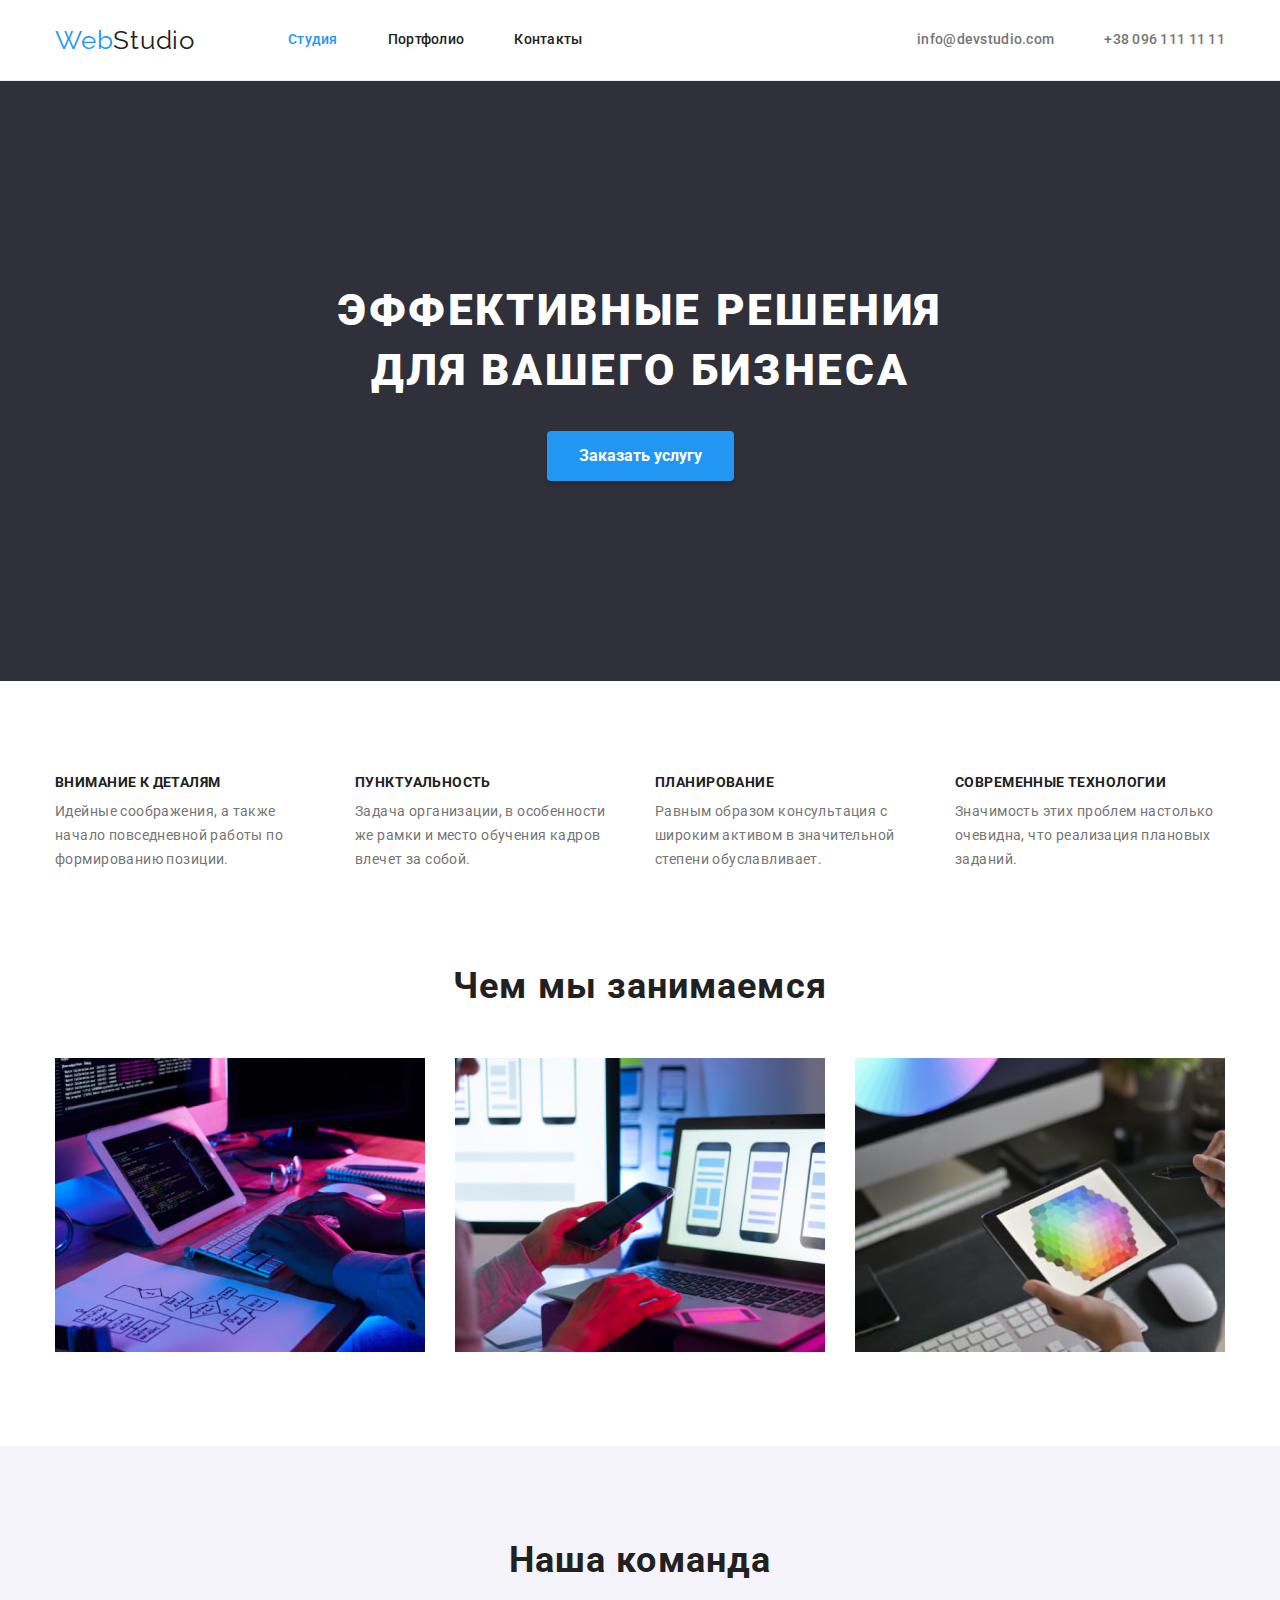
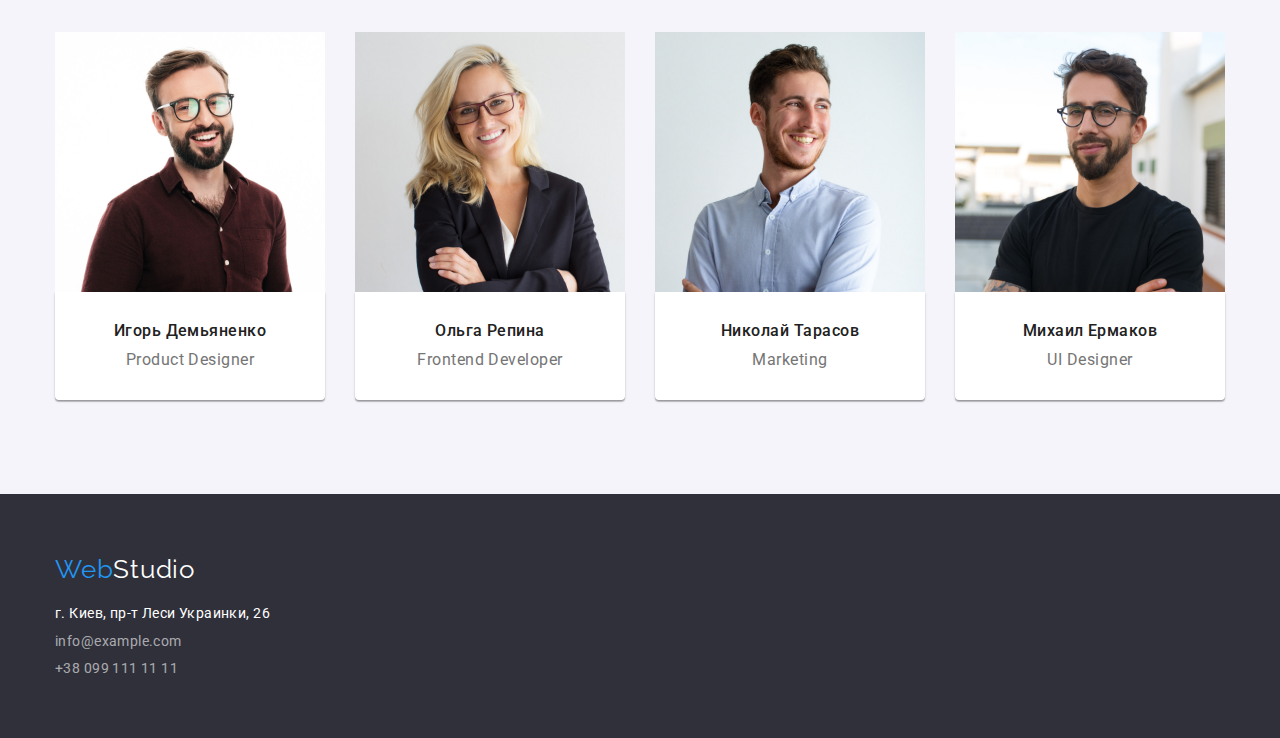
==== index.html @ 6b931e96 "added files" ====
<!DOCTYPE html>
<html lang="ru">
  <head>
    <meta charset="UTF-8" />
    <meta http-equiv="X-UA-Compatible" content="IE=edge" />
    <meta name="viewport" content="width=device-width, initial-scale=1.0" />
    <title>Студия</title>
    <link
      rel="stylesheet"
      href="https://cdnjs.cloudflare.com/ajax/libs/modern-normalize/1.1.0/modern-normalize.min.css"
    />
    <link
      href="https://fonts.googleapis.com/css2?family=Raleway:wght@700&family=Roboto:wght@400;500;700;900&display=swap"
      rel="stylesheet"
    />
    <link rel="stylesheet" href="./css/styles.css" />
  </head>

  <body>
    <!--header-->

    <header class="header">
      <div class="container header-container">
        <nav class="nav">
          <a class="logo link header__logo" href="./index.html" lang="en"
            >Web<span class="logo--header">Studio</span></a
          >
          <ul class="nav__list list">
            <li class="nav__item">
              <a class="nav__link link current" href="./index.html">Студия</a>
            </li>
            <li class="nav__item">
              <a class="nav__link link" href="./portfolio.html">Портфолио</a>
            </li>
            <li class="nav__item">
              <a class="nav__link link" href="">Контакты</a>
            </li>
          </ul>
        </nav>
        <ul class="contacts__list list">
          <li class="contacts__item">
            <a class="contacts__link link" href="mailto:info@devstudio.com"
              >info@devstudio.com</a
            >
          </li>
          <li class="contacts__item">
            <a class="contacts__link link" href="tel:+380961111111"
              >+38 096 111 11 11</a
            >
          </li>
        </ul>
      </div>
    </header>

    <main>
      <!--Hero-->

      <section class="hero">
        <div class="container">
          <h1 class="hero__title">Эффективные решения для вашего бизнеса</h1>
          <button class="button" type="button">Заказать услугу</button>
        </div>
      </section>

      <!--benifits-->

      <section class="benifits section">
        <div class="container">
          <h2 class="visually-hidden">Наши преимущества</h2>
          <ul class="benifits__list list">
            <li class="benifits__item">
              <h3 class="benifits__title">Внимание к деталям</h3>
              <p class="benifits__text">
                Идейные соображения, а также начало повседневной работы по
                формированию позиции.
              </p>
            </li>
            <li class="benifits__item">
              <h3 class="benifits__title">Пунктуальность</h3>
              <p class="benifits__text">
                Задача организации, в особенности же рамки и место обучения
                кадров влечет за собой.
              </p>
            </li>
            <li class="benifits__item">
              <h3 class="benifits__title">Планирование</h3>
              <p class="benifits__text">
                Равным образом консультация с широким активом в значительной
                степени обуславливает.
              </p>
            </li>
            <li class="benifits__item">
              <h3 class="benifits__title">Современные технологии</h3>
              <p class="benifits__text">
                Значимость этих проблем настолько очевидна, что реализация
                плановых заданий.
              </p>
            </li>
          </ul>
        </div>
      </section>

      <!--services-->

      <section class="section">
        <div class="container">
          <h2 class="section-title">Чем мы занимаемся</h2>
          <ul class="services list">
            <li class="services__item">
              <img
                src="./images/tasks/programmer.jpg"
                alt="Крупный план: работающий программист за столом"
                width="370"
                height="294"
              />
            </li>
            <li class="services__item">
              <img
                src="./images/tasks/uidesign.jpg"
                alt="Крупный план: дизайнер разрабатывает различный дизайн веб-интерфейса"
                width="370"
                height="294"
              />
            </li>
            <li class="services__item">
              <img
                src="./images/tasks/graphicdesign.jpg"
                alt="Крупный план: веб-дизайнер держит цветовую таблицу в руках"
                width="370"
                height="294"
              />
            </li>
          </ul>
        </div>
      </section>

      <!--team-->

      <section class="team-section section">
        <div class="container">
          <h2 class="section-title">Наша команда</h2>
          <ul class="team list">
            <li class="team__item">
              <img
                src="./images/team/igor-demjanenko.jpg"
                alt="Фото Игоря Демьяненко"
                width="270"
                height="260"
              />
              <div class="team__wrapper">
                <h3 class="team__name">Игорь Демьяненко</h3>
                <p class="team__prof" lang="en">Product Designer</p>
              </div>
            </li>
            <li class="team__item">
              <img
                src="./images/team/olga-repina.jpg"
                alt="Фото Ольги Репиной"
                width="270"
                height="260"
              />
              <div class="team__wrapper">
                <h3 class="team__name">Ольга Репина</h3>
                <p class="team__prof" lang="en">Frontend Developer</p>
              </div>
            </li>
            <li class="team__item">
              <img
                src="./images/team/nikolaj-tarasov.jpg"
                alt="Фото Николая Тарасова"
                width="270"
                height="260"
              />
              <div class="team__wrapper">
                <h3 class="team__name">Николай Тарасов</h3>
                <p class="team__prof" lang="en">Marketing</p>
              </div>
            </li>
            <li class="team__item">
              <img
                src="./images/team/michail-ermakov.jpg"
                alt="Фото Михаила Ермакова"
                width="270"
                height="260"
              />
              <div class="team__wrapper">
                <h3 class="team__name">Михаил Ермаков</h3>
                <p class="team__prof" lang="en">UI Designer</p>
              </div>
            </li>
          </ul>
        </div>
      </section>
    </main>

    <!--footer-->

    <footer class="footer">
      <div class="container">
        <a class="logo link footer__logo" href="./index.html" lang="en"
          >Web<span class="logo--footer">Studio</span></a
        >
        <address>
          <ul class="list">
            <li class="address__item">
              <a
                class="address__link address__link--geo link"
                href="https://goo.gl/maps/Uj1X8xoR8grp4Fqd6"
                target="_blank"
                rel="noopener noreferrer"
                >г. Киев, пр-т Леси Украинки, 26</a
              >
            </li>
            <li class="address__item">
              <a class="address__link link" href="mailto:info@example.com"
                >info@example.com</a
              >
            </li>
            <li class="address__item">
              <a class="address__link link" href="tel:+380991111111"
                >+38 099 111 11 11</a
              >
            </li>
          </ul>
        </address>
      </div>
    </footer>
  </body>
</html>
---- css/styles.css ----
:root {
  --primary-color: #ffffff;
  --primary-color-alpha: rgba(255, 255, 255, 0.6);
  --primary-text-color: #757575;
  --accent-color: #2196f3;
  --focus-accent-color: #188ce8;
  --title-color: #212121;
  --background-color-dark: #2f303a;
  --background-color-light: #f5f4fa;
  --line-color: #ececec;
  --card-color: #eeeeee;
}

body {
  background-color: var(--primary-color);
  color: var(--primary-text-color);
  font-family: Roboto, sans-serif;
}

h1,
h2,
h3,
p {
  margin-top: 0;
  margin-bottom: 0;
}

ul {
  margin-top: 0;
  margin-bottom: 0;
  padding-left: 0;
}

img {
  display: block;
}

button {
  cursor: pointer;
}

.list {
  list-style: none;
}

.link {
  text-decoration: none;
  color: inherit;
}

.visually-hidden {
  position: absolute;
  width: 1px;
  height: 1px;
  margin: -1px;
  border: 0;
  padding: 0;
  white-space: nowrap;
  clip-path: inset(100%);
  clip: rect(0 0 0 0);
  overflow: hidden;
}

.container {
  width: 1200px;
  padding-left: 15px;
  padding-right: 15px;
  margin-left: auto;
  margin-right: auto;
}

.section {
  padding-top: 94px;
  padding-bottom: 94px;
}

/*===header===*/
.header {
  border-bottom: 1px solid var(--line-color);
}

.header-container {
  display: flex;
  align-items: center;
  justify-content: space-between;
}

.nav {
  display: flex;
  align-items: center;
}

.nav__list {
  display: flex;
}

.logo {
  color: var(--accent-color);
  font-family: Raleway, sans-serif;
  font-size: 26px;
  line-height: 1.19;
  letter-spacing: 0.03em;
}

.logo--header {
  color: var(--title-color);
}

.header__logo {
  margin-right: 93px;
}

.nav__link {
  display: block;
  color: var(--title-color);
  font-weight: 500;
  font-size: 14px;
  line-height: 1.14;
  letter-spacing: 0.02em;
  padding-top: 32px;
  padding-bottom: 32px;
}

.nav__item:not(:last-child) {
  margin-right: 50px;
}

.nav__link:hover,
.nav__link:focus {
  color: var(--accent-color);
}

.nav__link.current {
  color: var(--accent-color);
}

.contacts__list {
  display: flex;
}

.contacts__item:not(:last-child) {
  margin-right: 50px;
}

.contacts__link {
  display: block;
  font-weight: 500;
  font-size: 14px;
  line-height: 1.14;
  letter-spacing: 0.02em;
  padding-top: 32px;
  padding-bottom: 32px;
}

.contacts__link:hover,
.contacts__link:focus {
  color: var(--accent-color);
}

/*===index-main===*/

/*===hero===*/

.hero {
  background-color: var(--background-color-dark);
  padding-top: 200px;
  padding-bottom: 200px;
  text-align: center;
}

.hero__title {
  font-weight: 900;
  font-size: 44px;
  line-height: 1.36;
  text-align: center;
  letter-spacing: 0.06em;
  text-transform: uppercase;
  color: var(--primary-color);
  margin: 0 auto 30px;
  max-width: 696px;
}

.button {
  display: inline-block;
  font-family: inherit;
  font-weight: 700;
  font-size: 16px;
  line-height: 1.87;
  color: var(--primary-color);
  background-color: var(--accent-color);
  padding: 10px 32px;
  box-shadow: 0px 4px 4px rgba(0, 0, 0, 0.15);
  border-radius: 4px;
  border: none;
}

.button:hover,
.button:focus {
  background-color: var(--focus-accent-color);
}

/*===benifits===*/

.benifits.section {
  padding-bottom: 0;
}

.benifits__list {
  display: flex;
}

.benifits__item {
  max-width: 270px;
}

.benifits__item:not(:last-child) {
  margin-right: 30px;
}

.benifits__title {
  color: var(--title-color);
  font-weight: 700;
  font-size: 14px;
  line-height: 1.14;
  letter-spacing: 0.03em;
  text-transform: uppercase;
  margin-bottom: 10px;
}

.benifits__text {
  font-size: 14px;
  line-height: 1.71;
  letter-spacing: 0.03em;
}

.section-title {
  color: var(--title-color);
  font-weight: 700;
  font-size: 36px;
  line-height: 1.16;
  text-align: center;
  letter-spacing: 0.03em;
  margin-bottom: 50px;
}

/*===services===*/

.services {
  display: flex;
}

.services__item:not(:last-child) {
  margin-right: 30px;
}

/*===team===*/

.team-section {
  background-color: var(--background-color-light);
}

.team {
  display: flex;
}

.team__item {
  text-align: center;
}

.team__item:not(:last-child) {
  margin-right: 30px;
}

.team__wrapper {
  background-color: var(--primary-color);
  padding: 30px 20px;
  box-shadow: 0px 1px 3px rgba(0, 0, 0, 0.12), 0px 1px 1px rgba(0, 0, 0, 0.14),
    0px 2px 1px rgba(0, 0, 0, 0.2);
  border-radius: 0px 0px 4px 4px;
}
.team__name {
  color: var(--title-color);
  font-weight: 500;
  font-size: 16px;
  line-height: 1.18;
  letter-spacing: 0.03em;
  margin-bottom: 10px;
}

.team__prof {
  font-size: 16px;
  line-height: 1.18;
  letter-spacing: 0.03em;
}

/*===Portfolio-main===*/

.filter {
  display: flex;
  justify-content: center;
  margin-bottom: 50px;
}

.filter__item:not(:last-child) {
  margin-right: 8px;
}

.filter__button {
  font-family: inherit;
  color: var(--title-color);
  background-color: var(--background-color-light);
  font-weight: 500;
  font-size: 16px;
  line-height: 1.6;
  text-align: center;
  letter-spacing: 0.03em;
  display: inline-block;
  border: none;
  border-radius: 4px;
  padding: 6px 22px;
}

.filter__button:hover,
.filter__button:focus {
  color: var(--primary-color);
  background-color: var(--accent-color);
}

/*===projects===*/

.projects {
  display: flex;
  flex-wrap: wrap;
}

.projects__item {
  flex-basis: calc((100% - 90px)) / 3;
}

.projects__item:not(:nth-child(3n)) {
  margin-right: 30px;
}
.projects__item:not(:nth-last-child(-n + 3)) {
  margin-bottom: 30px;
}

.projects__wrapper {
  border: 1px solid var(--card-color);
  border-top: 0;
  padding: 20px 24px;
}

.projects__title {
  color: var(--title-color);
  font-weight: 700;
  font-size: 18px;
  line-height: 2;
  letter-spacing: 0.06em;
  margin-bottom: 4px;
}

.pojects__product {
  font-size: 16px;
  line-height: 1.87;
  letter-spacing: 0.03em;
}

/*===footer===*/

.footer {
  background-color: var(--background-color-dark);
  padding-top: 60px;
  padding-bottom: 60px;
}

.footer__logo {
  display: block;
  margin-bottom: 20px;
}

.logo--footer {
  color: var(--primary-color);
}
.address__item:not(:last-child) {
  margin-bottom: 9px;
}

.address__link {
  font-style: normal;
  font-weight: 400;
  font-size: 14px;
  line-height: 1, 71;
  letter-spacing: 0.03em;
  color: var(--primary-color-alpha);
}

.address__link:hover,
.address__link:focus {
  color: var(--accent-color);
}
.address__link--geo {
  color: var(--primary-color);
}
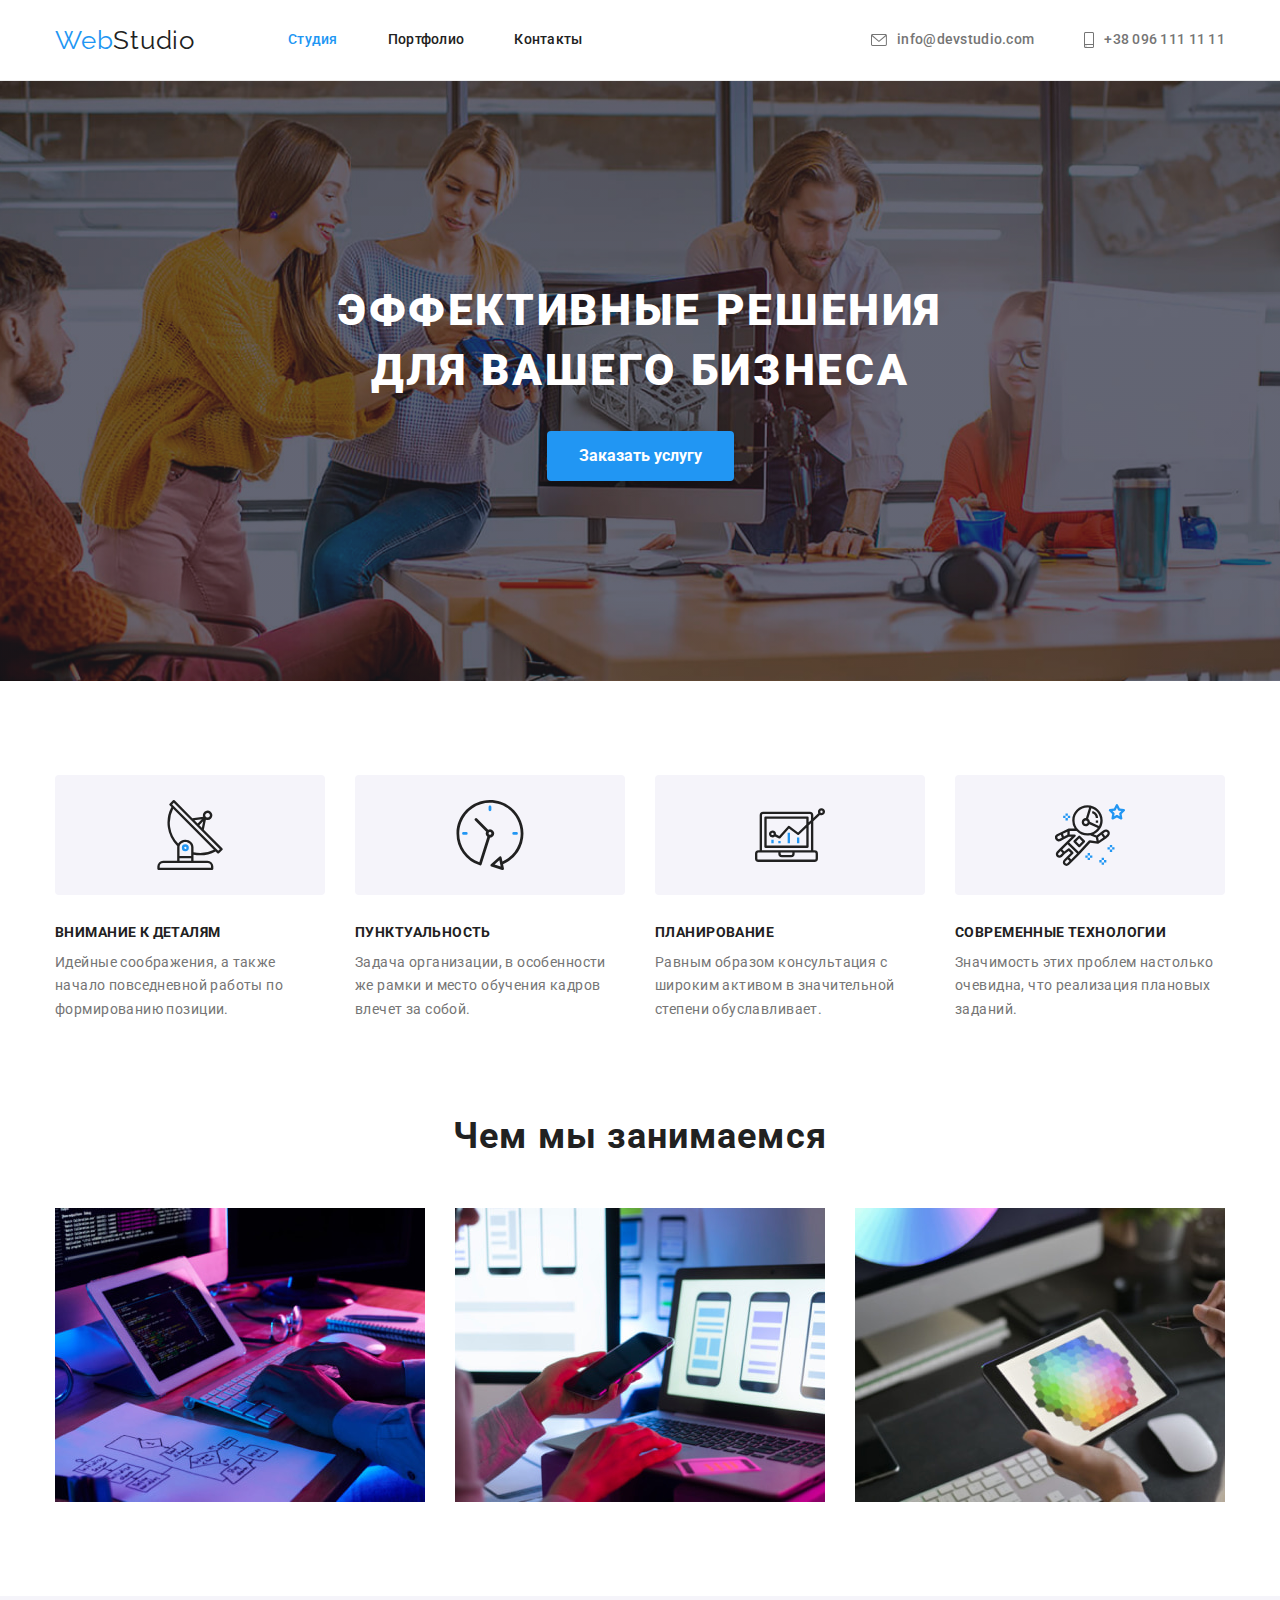
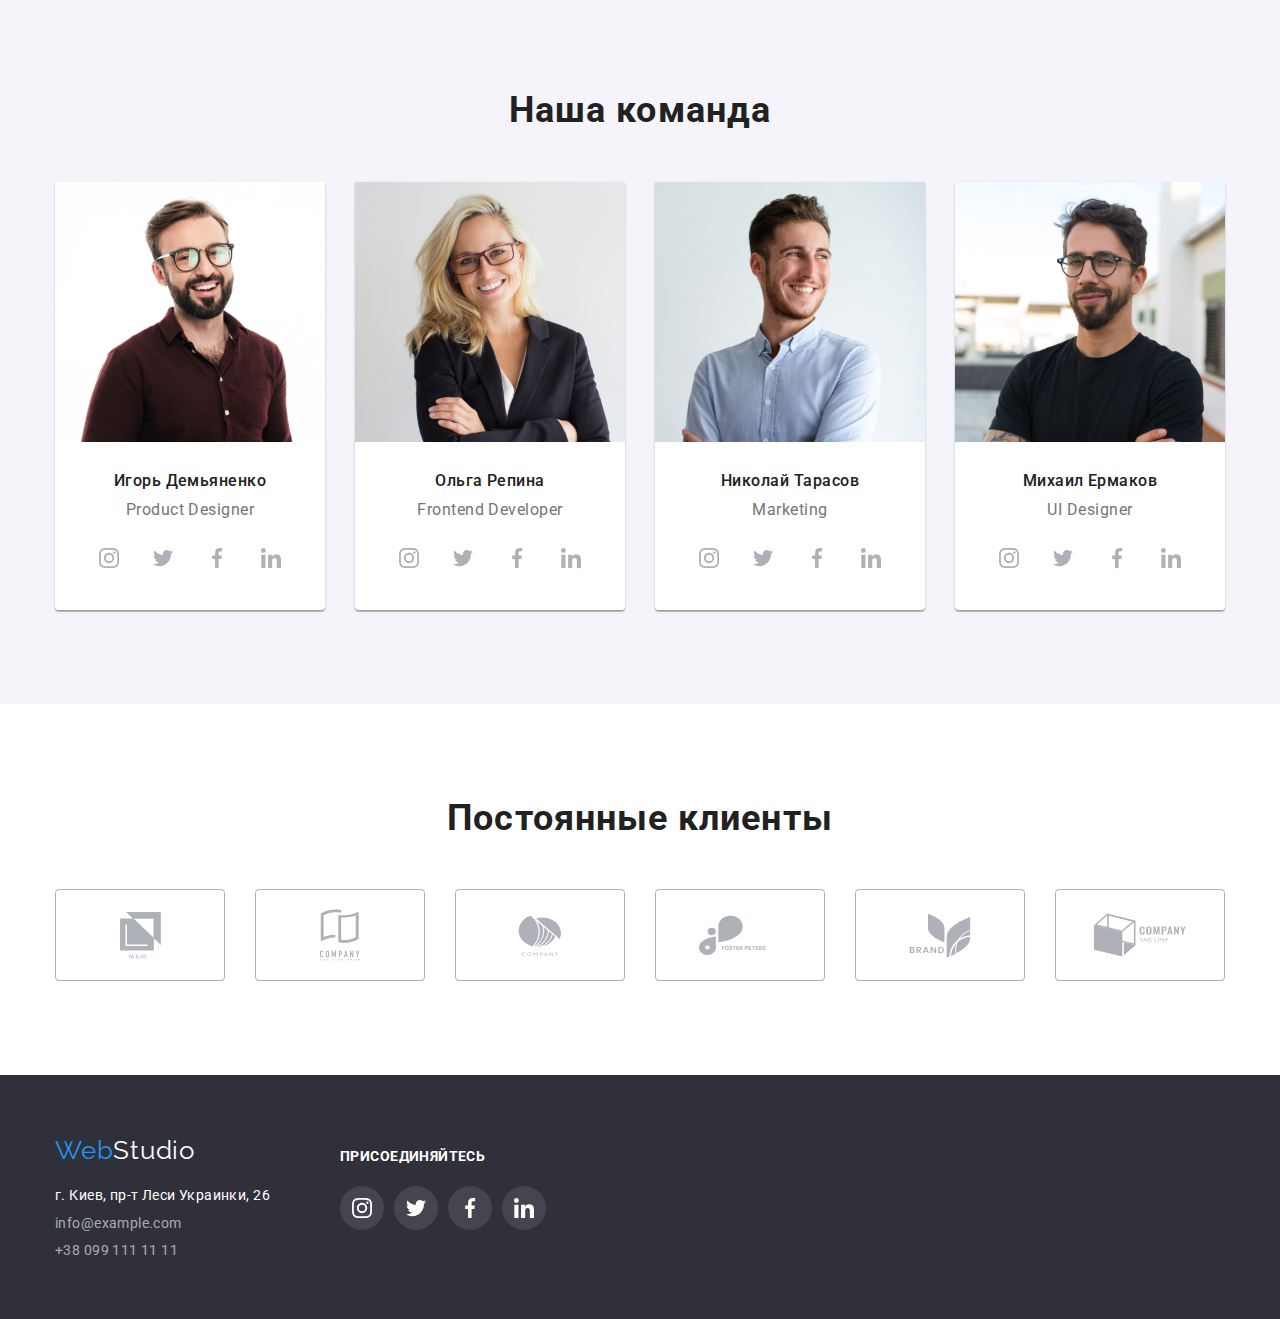
==== commit a6e187d7: "added icons background image" ====
--- a/index.html
+++ b/index.html
@@ -40,11 +40,15 @@
         <ul class="contacts__list list">
           <li class="contacts__item">
             <a class="contacts__link link" href="mailto:info@devstudio.com"
+              ><svg class="contacts__icon" width="16" height="12">
+                <use href="./images/icons.svg#envelope"></use></svg
               >info@devstudio.com</a
             >
           </li>
           <li class="contacts__item">
             <a class="contacts__link link" href="tel:+380961111111"
+              ><svg class="contacts__icon" width="10" height="16">
+                <use href="./images/icons.svg#smartphone"></use></svg
               >+38 096 111 11 11</a
             >
           </li>
@@ -69,6 +73,11 @@
           <h2 class="visually-hidden">Наши преимущества</h2>
           <ul class="benifits__list list">
             <li class="benifits__item">
+              <div class="benifits__thumb">
+                <svg class="benifits__icon" width="70" height="70">
+                  <use href="./images/icons.svg#antenna"></use>
+                </svg>
+              </div>
               <h3 class="benifits__title">Внимание к деталям</h3>
               <p class="benifits__text">
                 Идейные соображения, а также начало повседневной работы по
@@ -76,6 +85,11 @@
               </p>
             </li>
             <li class="benifits__item">
+              <div class="benifits__thumb">
+                <svg class="benifits__icon" width="70" height="70">
+                  <use href="./images/icons.svg#clock"></use>
+                </svg>
+              </div>
               <h3 class="benifits__title">Пунктуальность</h3>
               <p class="benifits__text">
                 Задача организации, в особенности же рамки и место обучения
@@ -83,6 +97,11 @@
               </p>
             </li>
             <li class="benifits__item">
+              <div class="benifits__thumb">
+                <svg class="benifits__icon" width="70" height="70">
+                  <use href="./images/icons.svg#diagram"></use>
+                </svg>
+              </div>
               <h3 class="benifits__title">Планирование</h3>
               <p class="benifits__text">
                 Равным образом консультация с широким активом в значительной
@@ -90,6 +109,11 @@
               </p>
             </li>
             <li class="benifits__item">
+              <div class="benifits__thumb">
+                <svg class="benifits__icon" width="70" height="70">
+                  <use href="./images/icons.svg#astronaut"></use>
+                </svg>
+              </div>
               <h3 class="benifits__title">Современные технологии</h3>
               <p class="benifits__text">
                 Значимость этих проблем настолько очевидна, что реализация
@@ -150,6 +174,36 @@
               <div class="team__wrapper">
                 <h3 class="team__name">Игорь Демьяненко</h3>
                 <p class="team__prof" lang="en">Product Designer</p>
+                <ul class="team__social-list list">
+                  <li class="team__social-item">
+                    <a class="team__social-link" aria-label="Instagram" href="">
+                      <svg class="team__social-icon" width="20" height="20">
+                        <use href="./images/icons.svg#instagram"></use>
+                      </svg>
+                    </a>
+                  </li>
+                  <li class="team__social-item">
+                    <a class="team__social-link" aria-label="Twitter" href="">
+                      <svg class="team__social-icon" width="20" height="20">
+                        <use href="./images/icons.svg#twitter"></use>
+                      </svg>
+                    </a>
+                  </li>
+                  <li class="team__social-item">
+                    <a class="team__social-link" aria-label="Facebook" href="">
+                      <svg class="team__social-icon" width="20" height="20">
+                        <use href="./images/icons.svg#facebook"></use>
+                      </svg>
+                    </a>
+                  </li>
+                  <li class="team__social-item">
+                    <a class="team__social-link" aria-label="Linkedin" href="">
+                      <svg class="team__social-icon" width="20" height="20">
+                        <use href="./images/icons.svg#linkedin"></use>
+                      </svg>
+                    </a>
+                  </li>
+                </ul>
               </div>
             </li>
             <li class="team__item">
@@ -162,6 +216,36 @@
               <div class="team__wrapper">
                 <h3 class="team__name">Ольга Репина</h3>
                 <p class="team__prof" lang="en">Frontend Developer</p>
+                <ul class="team__social-list list">
+                  <li class="team__social-item">
+                    <a class="team__social-link" aria-label="Instagram" href="">
+                      <svg class="team__social-icon" width="20" height="20">
+                        <use href="./images/icons.svg#instagram"></use>
+                      </svg>
+                    </a>
+                  </li>
+                  <li class="team__social-item">
+                    <a class="team__social-link" aria-label="Twitter" href="">
+                      <svg class="team__social-icon" width="20" height="20">
+                        <use href="./images/icons.svg#twitter"></use>
+                      </svg>
+                    </a>
+                  </li>
+                  <li class="team__social-item">
+                    <a class="team__social-link" aria-label="Facebook" href="">
+                      <svg class="team__social-icon" width="20" height="20">
+                        <use href="./images/icons.svg#facebook"></use>
+                      </svg>
+                    </a>
+                  </li>
+                  <li class="team__social-item">
+                    <a class="team__social-link" aria-label="Linkedin" href="">
+                      <svg class="team__social-icon" width="20" height="20">
+                        <use href="./images/icons.svg#linkedin"></use>
+                      </svg>
+                    </a>
+                  </li>
+                </ul>
               </div>
             </li>
             <li class="team__item">
@@ -174,6 +258,36 @@
               <div class="team__wrapper">
                 <h3 class="team__name">Николай Тарасов</h3>
                 <p class="team__prof" lang="en">Marketing</p>
+                <ul class="team__social-list list">
+                  <li class="team__social-item">
+                    <a class="team__social-link" aria-label="Instagram" href="">
+                      <svg class="team__social-icon" width="20" height="20">
+                        <use href="./images/icons.svg#instagram"></use>
+                      </svg>
+                    </a>
+                  </li>
+                  <li class="team__social-item">
+                    <a class="team__social-link" aria-label="Twitter" href="">
+                      <svg class="team__social-icon" width="20" height="20">
+                        <use href="./images/icons.svg#twitter"></use>
+                      </svg>
+                    </a>
+                  </li>
+                  <li class="team__social-item">
+                    <a class="team__social-link" aria-label="Facebook" href="">
+                      <svg class="team__social-icon" width="20" height="20">
+                        <use href="./images/icons.svg#facebook"></use>
+                      </svg>
+                    </a>
+                  </li>
+                  <li class="team__social-item">
+                    <a class="team__social-link" aria-label="Linkedin" href="">
+                      <svg class="team__social-icon" width="20" height="20">
+                        <use href="./images/icons.svg#linkedin"></use>
+                      </svg>
+                    </a>
+                  </li>
+                </ul>
               </div>
             </li>
             <li class="team__item">
@@ -186,7 +300,88 @@
               <div class="team__wrapper">
                 <h3 class="team__name">Михаил Ермаков</h3>
                 <p class="team__prof" lang="en">UI Designer</p>
-              </div>
+                <ul class="team__social-list list">
+                  <li class="team__social-item">
+                    <a class="team__social-link" aria-label="Instagram" href="">
+                      <svg class="team__social-icon" width="20" height="20">
+                        <use href="./images/icons.svg#instagram"></use>
+                      </svg>
+                    </a>
+                  </li>
+                  <li class="team__social-item">
+                    <a class="team__social-link" aria-label="Twitter" href="">
+                      <svg class="team__social-icon" width="20" height="20">
+                        <use href="./images/icons.svg#twitter"></use>
+                      </svg>
+                    </a>
+                  </li>
+                  <li class="team__social-item">
+                    <a class="team__social-link" aria-label="Facebook" href="">
+                      <svg class="team__social-icon" width="20" height="20">
+                        <use href="./images/icons.svg#facebook"></use>
+                      </svg>
+                    </a>
+                  </li>
+                  <li class="team__social-item">
+                    <a class="team__social-link" aria-label="Linkedin" href="">
+                      <svg class="team__social-icon" width="20" height="20">
+                        <use href="./images/icons.svg#linkedin"></use>
+                      </svg>
+                    </a>
+                  </li>
+                </ul>
+              </div>
+            </li>
+          </ul>
+        </div>
+      </section>
+
+      <!--clients-->
+      <section class="section">
+        <div class="container">
+          <h2 class="section-title">Постоянные клиенты</h2>
+          <ul class="clients__list list">
+            <li class="clients__item">
+              <a class="clients__link" aria-label="Client1" href="">
+                <svg class="clients__icon" width="41" height="46.7">
+                  <use href="./images/icons.svg#group1"></use>
+                </svg>
+              </a>
+            </li>
+            <li class="clients__item">
+              <a class="clients__link" aria-label="Client2" href="">
+                <svg class="clients__icon" width="40" height="52">
+                  <use href="./images/icons.svg#group2"></use>
+                </svg>
+              </a>
+            </li>
+            <li class="clients__item">
+              <a class="clients__link" aria-label="Client3" href="">
+                <svg class="clients__icon" width="43.46" height="41.18">
+                  <use href="./images/icons.svg#group3"></use>
+                </svg>
+              </a>
+            </li>
+            <li class="clients__item">
+              <a class="clients__link" aria-label="Client4" href="">
+                <svg class="clients__icon" width="84.44" height="40.62">
+                  <use href="./images/icons.svg#group4"></use>
+                </svg>
+              </a>
+            </li>
+            <li class="clients__item">
+              <a class="clients__link" aria-label="Client5" href="">
+                <svg class="clients__icon" width="62.54" height="45.43">
+                  <use href="./images/icons.svg#group5"></use>
+                </svg>
+              </a>
+            </li>
+            <li class="clients__item">
+              <a class="clients__link" aria-label="Client6" href="">
+                <svg class="clients__icon" width="93.79" height="43.93">
+                  <use href="./images/icons.svg#group6"></use>
+                </svg>
+              </a>
             </li>
           </ul>
         </div>
@@ -196,33 +391,68 @@
     <!--footer-->
 
     <footer class="footer">
-      <div class="container">
-        <a class="logo link footer__logo" href="./index.html" lang="en"
-          >Web<span class="logo--footer">Studio</span></a
-        >
-        <address>
-          <ul class="list">
-            <li class="address__item">
-              <a
-                class="address__link address__link--geo link"
-                href="https://goo.gl/maps/Uj1X8xoR8grp4Fqd6"
-                target="_blank"
-                rel="noopener noreferrer"
-                >г. Киев, пр-т Леси Украинки, 26</a
-              >
-            </li>
-            <li class="address__item">
-              <a class="address__link link" href="mailto:info@example.com"
-                >info@example.com</a
-              >
-            </li>
-            <li class="address__item">
-              <a class="address__link link" href="tel:+380991111111"
-                >+38 099 111 11 11</a
-              >
-            </li>
-          </ul>
-        </address>
+      <div class="container footer__wrapper">
+        <div>
+          <a class="logo link footer__logo" href="./index.html" lang="en"
+            >Web<span class="logo--footer">Studio</span></a
+          >
+          <address>
+            <ul class="list">
+              <li class="address__item">
+                <a
+                  class="address__link address__link--geo link"
+                  href="https://goo.gl/maps/Uj1X8xoR8grp4Fqd6"
+                  target="_blank"
+                  rel="noopener noreferrer"
+                  >г. Киев, пр-т Леси Украинки, 26</a
+                >
+              </li>
+              <li class="address__item">
+                <a class="address__link link" href="mailto:info@example.com"
+                  >info@example.com</a
+                >
+              </li>
+              <li class="address__item">
+                <a class="address__link link" href="tel:+380991111111"
+                  >+38 099 111 11 11</a
+                >
+              </li>
+            </ul>
+          </address>
+        </div>
+        <div class="follow__wrapper">
+          <strong class="follow__title">ПРИСОЕДИНЯЙТЕСЬ</strong>
+          <ul class="follow__list list">
+            <li class="follow__item">
+              <a class="follow__link" aria-label="Instagram" href="">
+                <svg class="follow__icon" width="20" height="20">
+                  <use href="./images/icons.svg#instagram"></use>
+                </svg>
+              </a>
+            </li>
+            <li class="follow__item">
+              <a class="follow__link" aria-label="Twitter" href="">
+                <svg class="follow__icon" width="20" height="20">
+                  <use href="./images/icons.svg#twitter"></use>
+                </svg>
+              </a>
+            </li>
+            <li class="follow__item">
+              <a class="follow__link" aria-label="Facebook" href="">
+                <svg class="follow__icon" width="20" height="20">
+                  <use href="./images/icons.svg#facebook"></use>
+                </svg>
+              </a>
+            </li>
+            <li class="follow__item">
+              <a class="follow__link" aria-label="Linkedin" href="">
+                <svg class="follow__icon" width="20" height="20">
+                  <use href="./images/icons.svg#linkedin"></use>
+                </svg>
+              </a>
+            </li>
+          </ul>
+        </div>
       </div>
     </footer>
   </body>
--- a/css/styles.css
+++ b/css/styles.css
@@ -9,6 +9,8 @@
   --background-color-light: #f5f4fa;
   --line-color: #ececec;
   --card-color: #eeeeee;
+  --background-hero: #c4c4c4;
+  --icon-color: #afb1b8;
 }
 
 body {
@@ -134,6 +136,10 @@
   color: var(--accent-color);
 }
 
+.contacts__icon {
+  fill: currentColor;
+  margin-right: 10px;
+}
 .contacts__list {
   display: flex;
 }
@@ -143,7 +149,8 @@
 }
 
 .contacts__link {
-  display: block;
+  display: flex;
+  align-items: center;
   font-weight: 500;
   font-size: 14px;
   line-height: 1.14;
@@ -162,10 +169,20 @@
 /*===hero===*/
 
 .hero {
-  background-color: var(--background-color-dark);
+  background-color: var(--background-hero);
   padding-top: 200px;
   padding-bottom: 200px;
   text-align: center;
+  background-image: linear-gradient(
+      rgba(47, 48, 58, 0.4),
+      rgba(47, 48, 58, 0.4)
+    ),
+    url(../images/background/hero.jpg);
+  background-repeat: no-repeat;
+  max-width: 1600px;
+  background-position: center;
+  background-size: cover;
+  margin: 0 auto;
 }
 
 .hero__title {
@@ -217,6 +234,17 @@
   margin-right: 30px;
 }
 
+.benifits__thumb {
+  width: 270px;
+  height: 120px;
+  background-color: var(--background-color-light);
+  border-radius: 4px;
+  margin-bottom: 30px;
+  display: flex;
+  justify-content: center;
+  align-items: center;
+}
+
 .benifits__title {
   color: var(--title-color);
   font-weight: 700;
@@ -265,6 +293,9 @@
 
 .team__item {
   text-align: center;
+  box-shadow: 0px 1px 3px rgba(0, 0, 0, 0.12), 0px 1px 1px rgba(0, 0, 0, 0.14),
+    0px 2px 1px rgba(0, 0, 0, 0.2);
+  border-radius: 0px 0px 4px 4px;
 }
 
 .team__item:not(:last-child) {
@@ -274,8 +305,6 @@
 .team__wrapper {
   background-color: var(--primary-color);
   padding: 30px 20px;
-  box-shadow: 0px 1px 3px rgba(0, 0, 0, 0.12), 0px 1px 1px rgba(0, 0, 0, 0.14),
-    0px 2px 1px rgba(0, 0, 0, 0.2);
   border-radius: 0px 0px 4px 4px;
 }
 .team__name {
@@ -291,6 +320,66 @@
   font-size: 16px;
   line-height: 1.18;
   letter-spacing: 0.03em;
+}
+
+.team__social-list {
+  display: flex;
+  justify-content: center;
+  margin-top: 16px;
+}
+
+.team__social-link {
+  display: flex;
+  justify-content: center;
+  align-items: center;
+  width: 44px;
+  height: 44px;
+  color: var(--icon-color);
+}
+.team__social-link:hover,
+.team__social-link:focus {
+  border-radius: 50%;
+  background-color: var(--accent-color);
+  color: var(--primary-color);
+}
+
+.team__social-item:not(:last-child) {
+  margin-right: 10px;
+}
+
+.team__social-icon {
+  fill: currentColor;
+}
+
+/*===Clients===*/
+
+.clients__list {
+  display: flex;
+}
+
+.clients__item:not(:last-child) {
+  margin-right: 30px;
+}
+
+.clients__link {
+  display: flex;
+  align-items: center;
+  justify-content: center;
+  width: 170px;
+  height: 92px;
+  border: 1px solid var(--icon-color);
+  border-radius: 4px;
+  color: var(--icon-color);
+}
+
+.clients__link:hover,
+.clients__link:focus {
+  color: var(--accent-color);
+  border-color: var(--accent-color);
+}
+
+.clients__icon {
+  fill: currentColor;
 }
 
 /*===Portfolio-main===*/
@@ -324,6 +413,8 @@
 .filter__button:focus {
   color: var(--primary-color);
   background-color: var(--accent-color);
+  box-shadow: 0px 3px 1px rgba(0, 0, 0, 0.1), 0px 1px 2px rgba(0, 0, 0, 0.08),
+    0px 2px 2px rgba(0, 0, 0, 0.12);
 }
 
 /*===projects===*/
@@ -342,6 +433,12 @@
 }
 .projects__item:not(:nth-last-child(-n + 3)) {
   margin-bottom: 30px;
+}
+
+.projects__item:hover,
+.projects__item:focus {
+  box-shadow: 0px 3px 1px rgba(0, 0, 0, 0.1), 0px 1px 2px rgba(0, 0, 0, 0.08),
+    0px 2px 2px rgba(0, 0, 0, 0.12);
 }
 
 .projects__wrapper {
@@ -373,6 +470,10 @@
   padding-bottom: 60px;
 }
 
+.footer__wrapper {
+  display: flex;
+}
+
 .footer__logo {
   display: block;
   margin-bottom: 20px;
@@ -401,3 +502,48 @@
 .address__link--geo {
   color: var(--primary-color);
 }
+
+.follow__wrapper {
+  margin-left: 70px;
+  margin-top: 12px;
+}
+
+.follow__title {
+  font-weight: 700;
+  font-size: 14px;
+  line-height: 1.14;
+  letter-spacing: 0.03em;
+  text-transform: uppercase;
+  color: var(--primary-color);
+}
+
+.follow__list {
+  display: flex;
+  margin-top: 20px;
+}
+
+.follow__item {
+}
+
+.follow__link {
+  display: flex;
+  align-items: center;
+  justify-content: center;
+  width: 44px;
+  height: 44px;
+  background-color: rgba(255, 255, 255, 0.1);
+  border-radius: 50%;
+  color: var(--primary-color);
+}
+.follow__link:hover,
+.follow__link:focus {
+  background-color: var(--accent-color);
+}
+
+.follow__item:not(:last-child) {
+  margin-right: 10px;
+}
+
+.follow__icon {
+  fill: currentColor;
+}
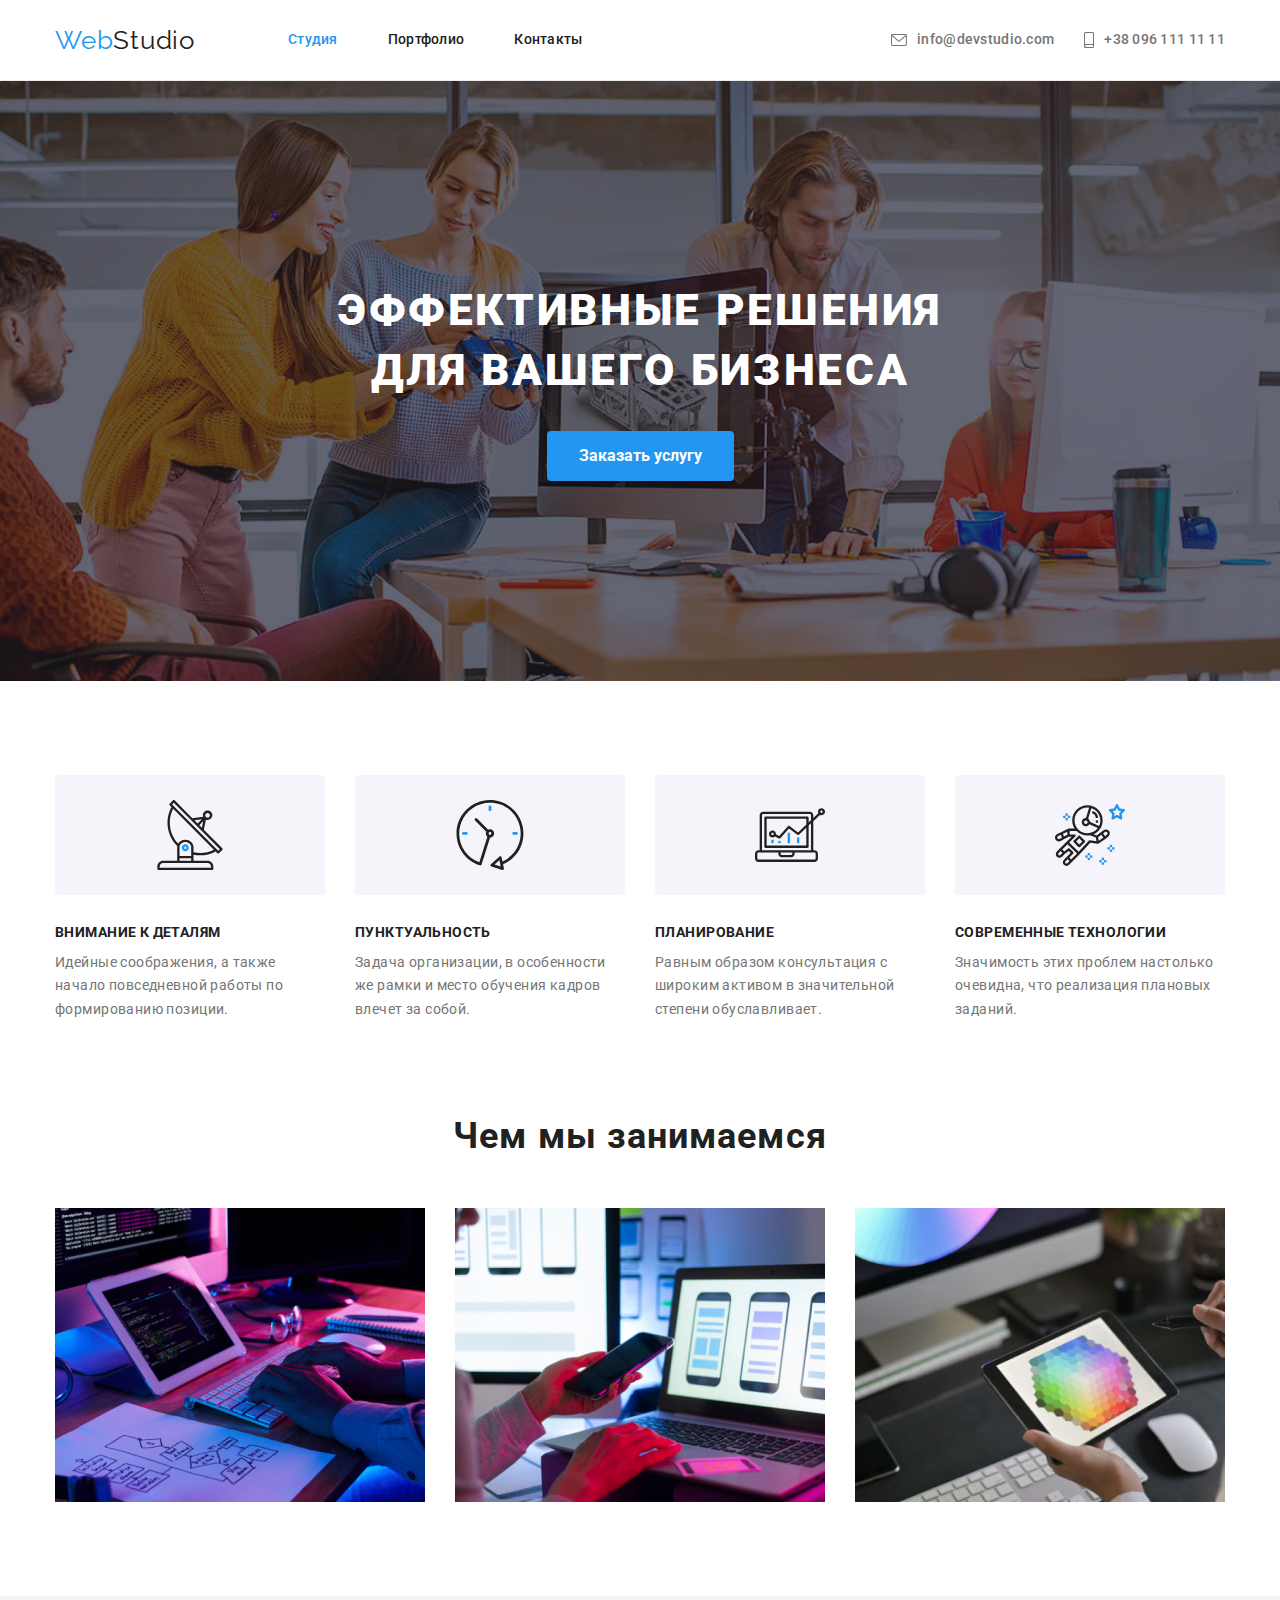
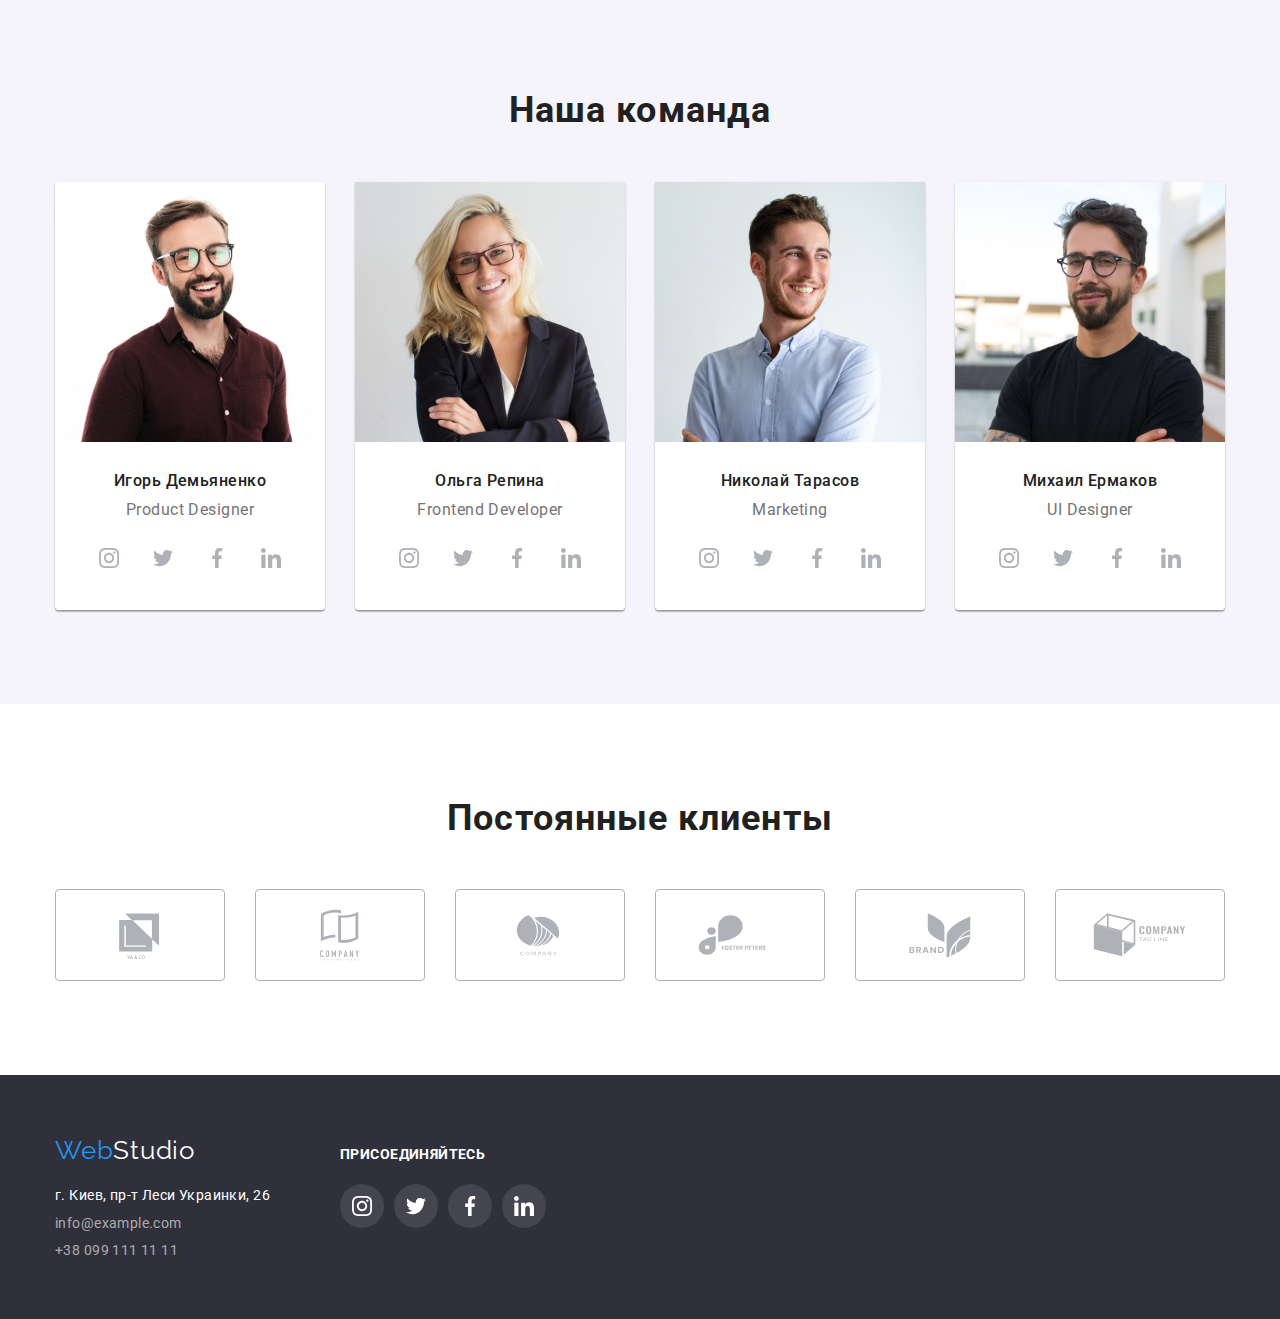
==== commit ca205df7: "update icons" ====
--- a/index.html
+++ b/index.html
@@ -343,42 +343,42 @@
           <ul class="clients__list list">
             <li class="clients__item">
               <a class="clients__link" aria-label="Client1" href="">
-                <svg class="clients__icon" width="41" height="46.7">
+                <svg class="clients__icon" width="106" height="60">
                   <use href="./images/icons.svg#group1"></use>
                 </svg>
               </a>
             </li>
             <li class="clients__item">
               <a class="clients__link" aria-label="Client2" href="">
-                <svg class="clients__icon" width="40" height="52">
+                <svg class="clients__icon" width="106" height="60">
                   <use href="./images/icons.svg#group2"></use>
                 </svg>
               </a>
             </li>
             <li class="clients__item">
               <a class="clients__link" aria-label="Client3" href="">
-                <svg class="clients__icon" width="43.46" height="41.18">
+                <svg class="clients__icon" width="106" height="60">
                   <use href="./images/icons.svg#group3"></use>
                 </svg>
               </a>
             </li>
             <li class="clients__item">
               <a class="clients__link" aria-label="Client4" href="">
-                <svg class="clients__icon" width="84.44" height="40.62">
+                <svg class="clients__icon" width="106" height="60">
                   <use href="./images/icons.svg#group4"></use>
                 </svg>
               </a>
             </li>
             <li class="clients__item">
               <a class="clients__link" aria-label="Client5" href="">
-                <svg class="clients__icon" width="62.54" height="45.43">
+                <svg class="clients__icon" width="106" height="60">
                   <use href="./images/icons.svg#group5"></use>
                 </svg>
               </a>
             </li>
             <li class="clients__item">
               <a class="clients__link" aria-label="Client6" href="">
-                <svg class="clients__icon" width="93.79" height="43.93">
+                <svg class="clients__icon" width="106" height="60">
                   <use href="./images/icons.svg#group6"></use>
                 </svg>
               </a>
--- a/css/styles.css
+++ b/css/styles.css
@@ -145,7 +145,7 @@
 }
 
 .contacts__item:not(:last-child) {
-  margin-right: 50px;
+  margin-right: 30px;
 }
 
 .contacts__link {
@@ -363,8 +363,7 @@
 
 .clients__link {
   display: flex;
-  align-items: center;
-  justify-content: center;
+  padding: 16px 32px;
   width: 170px;
   height: 92px;
   border: 1px solid var(--icon-color);
@@ -435,8 +434,12 @@
   margin-bottom: 30px;
 }
 
-.projects__item:hover,
-.projects__item:focus {
+.projects__link {
+  display: block;
+}
+
+.projects__link:hover,
+.projects__link:focus {
   box-shadow: 0px 3px 1px rgba(0, 0, 0, 0.1), 0px 1px 2px rgba(0, 0, 0, 0.08),
     0px 2px 2px rgba(0, 0, 0, 0.12);
 }
@@ -472,6 +475,7 @@
 
 .footer__wrapper {
   display: flex;
+  align-items: baseline;
 }
 
 .footer__logo {
@@ -505,7 +509,6 @@
 
 .follow__wrapper {
   margin-left: 70px;
-  margin-top: 12px;
 }
 
 .follow__title {
